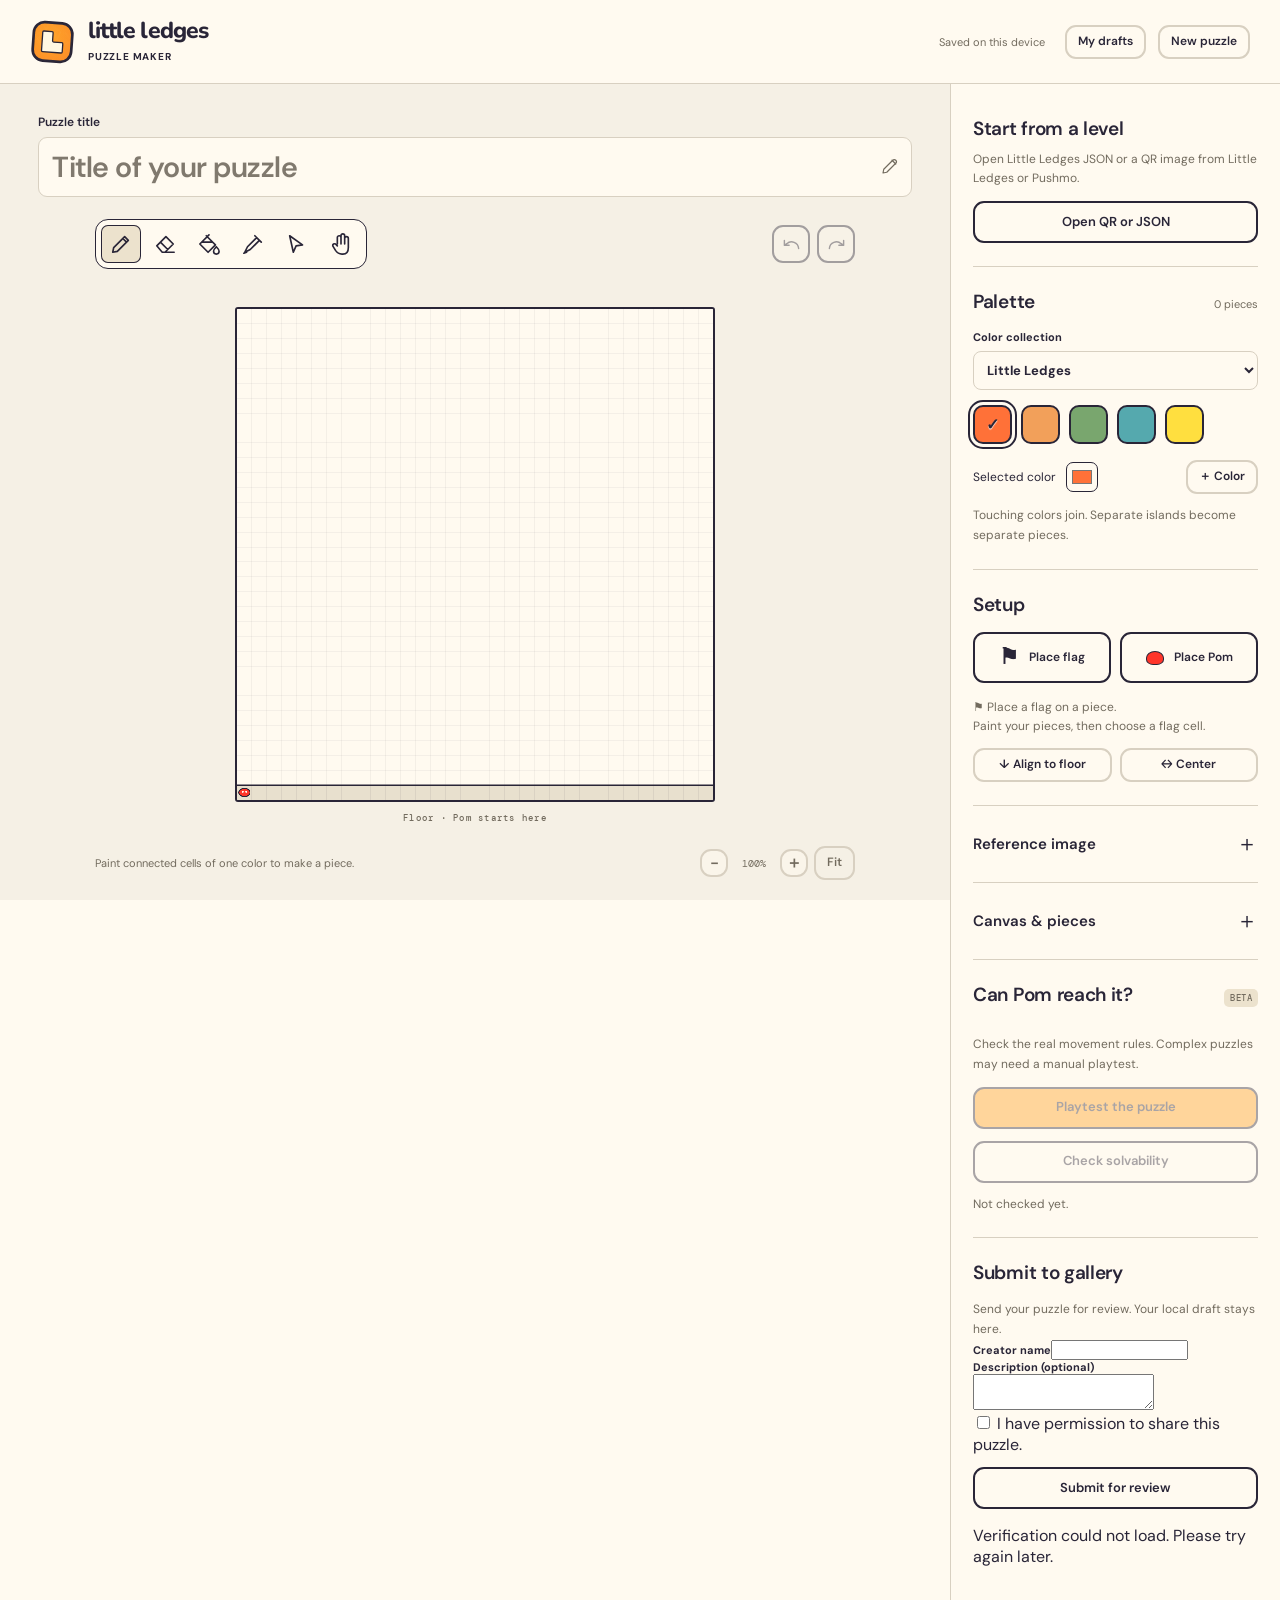
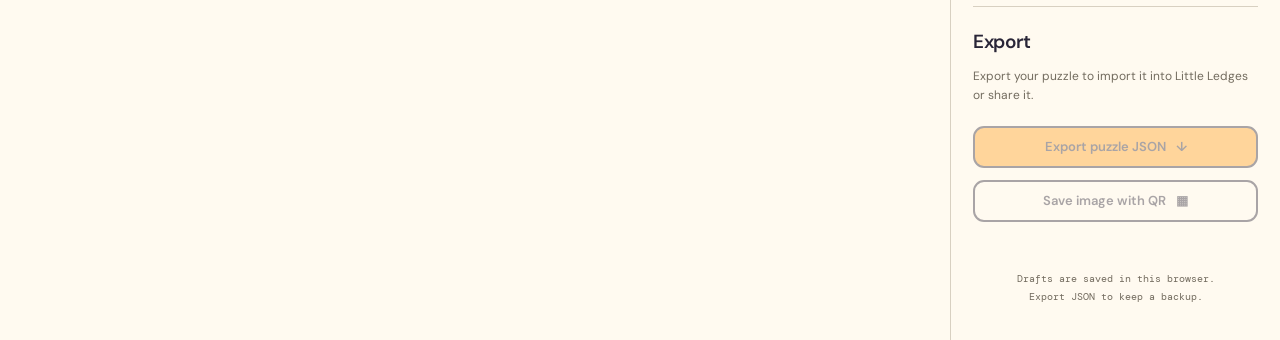
==== index.html @ 0787ccbe "Prepare isolated community gallery prototype" ====
<!doctype html>
<html lang="en"><head><meta charset="UTF-8"><meta name="viewport" content="width=device-width,initial-scale=1"><meta name="theme-color" content="#fffaf0"><meta name="description" content="Create and share 32 by 32 Little Ledges puzzles."><title>Puzzle Maker · Little Ledges</title><link rel="icon" type="image/svg+xml">  <script type="module" crossorigin src="./assets/main-DthHMd_0.js"></script>
  <link rel="modulepreload" crossorigin href="./assets/deployment-Ci7yMZOY.js">
  <link rel="stylesheet" crossorigin href="./assets/main-De55_591.css">
</head>
<body><div id="app">
<header class="topbar"><a class="brand" id="gameLink" href="./"><img alt="Little Ledges"><span>little ledges <small>puzzle maker</small></span></a><div class="header-actions"><span id="saveStatus" role="status">Saved on this device</span><button id="draftsButton" class="button quiet">My drafts</button><button id="newButton" class="button quiet">New puzzle</button></div></header>
<main class="studio">
<section class="workspace" aria-label="Puzzle canvas">
<div class="workspace-heading"><div><label for="title">Puzzle title</label><div class="title-field"><input id="title" placeholder="Title of your puzzle" maxlength="48" autocomplete="off" aria-describedby="titleError" aria-invalid="false"><svg viewBox="0 0 24 24" fill="none" stroke="currentColor" stroke-width="1.6" stroke-linecap="round" stroke-linejoin="round" aria-hidden="true"><path d="m16 3 5 5M4 20l5-1L21 7a2.8 2.8 0 0 0-4-4L5 15Z"/></svg></div><p id="titleError" class="title-error" role="alert" hidden></p></div></div>
<div class="canvas-bar"><div class="toolset" role="toolbar" aria-label="Drawing tools"></div><div class="history"><button class="icon-button" id="undo" aria-label="Undo" title="Undo (Ctrl/⌘ Z)"><svg viewBox="0 0 24 24" aria-hidden="true"><path d="M3 7v6h6M21 17a9 9 0 0 0-15-6l-3 2"/></svg></button><button class="icon-button" id="redo" aria-label="Redo" title="Redo (Ctrl/⌘ Shift Z)"><svg viewBox="0 0 24 24" aria-hidden="true"><path d="M21 7v6h-6M3 17a9 9 0 0 1 15-6l3 2"/></svg></button></div></div>
<div class="touch-mode"><button id="touchDrawing" class="button quiet" aria-pressed="false">Touch drawing: off</button><span id="touchHint">Swipe to scroll · tap a cell to paint</span></div>
<div id="canvasViewport" class="canvas-viewport"><div id="boardWrap" class="board-wrap"><canvas id="board" width="1024" height="1024" aria-label="32 by 32 puzzle editor. Use arrows to choose a cell and Space to use the selected tool." tabindex="0"></canvas><div class="floor-label">Floor · Pom starts here</div></div></div>
<div class="canvas-bottom"><span id="canvasHint">Paint connected cells of one color to make a piece.</span><div class="zoom-controls"><button id="zoomOut" class="icon-button" aria-label="Zoom out">−</button><output id="zoomLabel">100%</output><button id="zoomIn" class="icon-button" aria-label="Zoom in">＋</button><button id="fit" class="button quiet">Fit</button></div></div>
</section>
<aside class="inspector" aria-label="Puzzle settings">
<section class="panel level-start-panel"><h2>Start from a level</h2><p class="hint">Open Little Ledges JSON or a QR image from Little Ledges or Pushmo.</p><button id="importJson" class="button full">Open QR or JSON</button></section>
<section class="panel"><div class="section-title"><h2>Palette</h2><span id="pieceCount">0 pieces</span></div><label class="field">Color collection<select id="palettePreset"><option value="classic">Little Ledges</option><option value="garden">Garden</option><option value="sunset">Sunset</option><option value="ocean">Ocean</option><option value="custom" disabled>Custom colors</option></select></label><div id="swatches" class="swatches" role="group" aria-label="Paint colors"></div><div class="color-edit"><label>Selected color <input id="customColor" type="color" value="#ff7138"></label><button class="button quiet" id="addColor">＋ Color</button></div><p class="hint">Touching colors join. Separate islands become separate pieces.</p></section>
<section class="panel"><h2>Setup</h2><div class="placement"><button id="flagTool" class="button"><span>⚑</span> Place flag</button><button id="startTool" class="button"><span class="tiny-pom"></span> Place Pom</button></div><div id="validation" class="validation" role="status"></div><div class="arrange"><button id="alignFloor" class="button quiet">↓ Align to floor</button><button id="centerArt" class="button quiet">↔ Center</button></div></section>
<details class="panel reference-panel"><summary>Reference image <span>＋</span></summary><p class="hint">Optional. Resize and position it on the canvas, then turn it into paintable pixels. Your image stays on your device.</p><label class="button full upload-label">Choose reference image<input id="imageFile" type="file" accept="image/png,image/jpeg,image/webp,image/avif" hidden></label><div id="referenceControls" hidden><div class="reference-preview"><canvas id="cropPreview" width="256" height="256" aria-label="Reference image placement"></canvas></div><label class="range-field" for="cropZoom">Image size <output id="referenceSize" aria-hidden="true">100%</output><input id="cropZoom" type="range" min=".1" max="8" value="1" step=".05"></label><label class="range-field" for="cropX">Horizontal position <output id="referenceX" aria-hidden="true">0.0 cells</output><input id="cropX" type="range" min="-32" max="32" value="0" step=".25"></label><label class="range-field" for="cropY">Vertical position <output id="referenceY" aria-hidden="true">0.0 cells</output><input id="cropY" type="range" min="-32" max="32" value="0" step=".25"></label><button id="moveReference" class="button full" aria-pressed="false">Move image on canvas</button><button id="resetReference" class="button quiet full">Reset image size & position</button><label class="range-field">Reference opacity <input id="referenceOpacity" type="range" min="0" max="1" value=".25" step=".05"></label><button id="pixelate" class="button full">Convert image to pieces</button><button id="removeReference" class="button quiet full">Remove reference</button></div></details>
<details class="panel"><summary>Canvas & pieces <span>＋</span></summary><label class="check"><input id="showGrid" type="checkbox" checked> Show cell grid</label><label class="check"><input id="showOutlines" type="checkbox" checked> Show piece boundaries</label><label class="check"><input id="showReference" type="checkbox" checked> Show reference image</label><label class="field">Pom starting depth<select id="startDepth"><option value="0">0 · Closest to the wall</option><option value="1">1</option><option value="2">2</option><option value="3">3 · Farthest from the wall</option></select></label><button id="autoStart" class="button quiet full">Choose Pom’s start automatically</button><label class="range-field">Selected piece pull depth <output id="depthLabel">0</output><input id="pieceDepth" type="range" min="0" max="3" step="1" value="0" disabled></label><p id="selectedPiece" class="hint">Choose the select tool and tap a piece.</p><button id="clearButton" class="button quiet full">Clear drawing</button></details>
<section class="panel analysis-panel"><div class="section-title"><h2>Can Pom reach it?</h2><span class="tag">BETA</span></div><p class="hint">Check the real movement rules. Complex puzzles may need a manual playtest.</p><button id="playtest" class="button primary full">Playtest the puzzle</button><div class="analysis-actions"><button id="analyze" class="button full">Check solvability</button><button id="cancelAnalysis" class="button full" hidden>Stop checking</button></div><p id="analysisStatus" class="analysis-status" role="status">Not checked yet.</p><div id="solutionControls" hidden><button id="replay" class="button full">▷ Watch solution</button><button id="stopReplay" class="button quiet full" hidden>Stop playback</button><output id="solutionStep"></output></div></section>
<section id="communityPanel" class="panel" hidden><h2>Submit to gallery</h2><p class="hint">Send your puzzle for review. Your local draft stays here.</p><label class="field">Creator name<input id="communityName" maxlength="80" autocomplete="nickname"></label><label class="field">Description (optional)<textarea id="communityDescription" maxlength="500"></textarea></label><label><input id="communityPermission" type="checkbox"> I have permission to share this puzzle.</label><div id="communityChallenge"></div><button id="communitySubmit" class="button full">Submit for review</button><p id="communityStatus" role="status"></p></section>
<section class="panel share-panel"><h2>Export</h2><p class="hint">Export your puzzle to import it into Little Ledges or share it.</p><button id="exportJson" class="button primary full">Export puzzle JSON <span>↓</span></button><button id="exportCard" class="button full">Save image with QR <span>▦</span></button></section>
<p class="local-note">Drafts are saved in this browser.<br>Export JSON to keep a backup.</p>
</aside>
</main><div id="notice" class="notice" role="status" hidden></div>
<dialog id="draftsDialog"><header><h2>My drafts</h2><button class="icon-button" data-close aria-label="Close drafts">✕</button></header><div id="draftList"></div><p class="hint">Drafts and reference images stay in this browser.</p></dialog>
<dialog id="levelImportDialog" class="level-import-dialog" aria-labelledby="levelImportTitle">
<header><h2 id="levelImportTitle">Start from a level</h2><button class="icon-button" data-close aria-label="Close level import">✕</button></header>
<p class="hint">Choose a Little Ledges JSON file or a QR image from Little Ledges or Pushmo. Files are read on your device.</p>
<button id="chooseLevelFile" class="button full">Choose QR image or JSON</button><input id="levelFile" type="file" accept=".json,application/json,image/png,image/jpeg,image/webp,image/avif,image/gif,image/bmp" hidden>
<div class="level-import-link"><label for="levelImportLink">Or paste a Little Ledges link</label><div><input id="levelImportLink" type="url" inputmode="url" placeholder="https://…#puzzle=…" autocomplete="off" spellcheck="false"><button id="readLevelLink" class="button quiet">Read link</button></div></div>
<p id="levelImportStatus" class="level-import-status" role="status" aria-live="polite"></p>
<section id="levelImportPreview" class="level-import-preview" aria-label="Level preview" hidden><canvas id="levelImportCanvas" width="256" height="256" aria-label="Imported puzzle preview"></canvas><div><h3 id="levelImportName"></h3><p id="levelImportDetails"></p></div><ul id="levelImportWarnings" class="level-import-warnings" hidden></ul></section>
<div class="dialog-actions"><button class="button" data-close>Cancel</button><button id="createImportedDraft" class="button primary" disabled>Create draft</button></div>
</dialog>
<dialog id="confirmDialog"><h2 id="confirmTitle"></h2><p id="confirmCopy"></p><div class="dialog-actions"><button id="confirmNo" class="button">Keep editing</button><button id="confirmYes" class="button primary">Continue</button></div></dialog>
<dialog id="playDialog" class="play-dialog"><header><h2>Playtest</h2><button class="icon-button" data-close aria-label="Close playtest">✕</button></header><iframe id="gamePreview" title="Little Ledges puzzle playtest" allow="fullscreen"></iframe><p class="hint">Play this puzzle using Little Ledges. Close this window to keep creating.</p></dialog>
</div></body></html>
---- assets/main-De55_591.css ----
@font-face{font-family:DM Sans;font-style:normal;font-weight:100 1000;font-display:swap;src:url(./dm-sans-OkNhvBry.ttf)format("truetype")}@font-face{font-family:Nunito;font-style:normal;font-weight:200 1000;font-display:swap;src:url(./nunito-63TK8RbS.ttf)format("truetype")}@font-face{font-family:DM Mono;font-style:normal;font-weight:400;font-display:swap;src:url(./dm-mono-regular-DbtWzYYn.ttf)format("truetype")}@font-face{font-family:DM Mono;font-style:normal;font-weight:500;font-display:swap;src:url(./dm-mono-medium-BM4x6WFW.ttf)format("truetype")}:root{--ink:#292537;--cream:#fffaf0;--surface:#f5f0e5;--selected:#ece2cd;--orange:#ff9d1c;--muted:#726b5e;--line:#d8d0c1;--lightningcss-light:initial;--lightningcss-dark: ;color-scheme:light;color:var(--ink);background:var(--cream);font-family:DM Sans,sans-serif}*{box-sizing:border-box}body{margin:0}button,input,select{font:inherit;color:inherit}button,a,input,summary,select{-webkit-tap-highlight-color:transparent}button,summary{cursor:pointer}button:disabled{opacity:.4;cursor:default;box-shadow:none}.button,.icon-button{border:2px solid var(--ink);background:var(--cream);box-shadow:none;border-radius:11px;justify-content:center;align-items:center;gap:10px;min-height:42px;padding:10px 15px;font-size:13px;font-weight:600;line-height:1.3;text-decoration:none;transition:background .15s,transform .15s;display:inline-flex}.button:hover:not(:disabled),.icon-button:hover:not(:disabled){background:var(--selected)}.button:active:not(:disabled),.icon-button:active:not(:disabled){box-shadow:none;transform:translateY(1px)}.button.primary{background:var(--orange)}.button.primary:hover:not(:disabled){background:#ffae44}.button.quiet{box-shadow:none;border-color:var(--line);background:0 0;min-height:34px;padding:7px 11px;font-size:12px}.button.full{width:100%;margin-top:12px}.icon-button{width:38px;height:38px;min-height:38px;box-shadow:none;padding:0;font-size:20px}.topbar{border-bottom:1px solid var(--line);background:var(--cream);justify-content:space-between;align-items:center;gap:20px;height:84px;padding:15px 30px;display:flex}.brand{color:inherit;align-items:center;gap:13px;text-decoration:none;display:flex}.brand img{width:45px;height:46px}.brand span{letter-spacing:-.8px;font:800 23px/.95 Nunito,sans-serif}.brand small{letter-spacing:.08em;text-transform:uppercase;margin-top:8px;font:700 10px DM Sans,sans-serif;display:block}.header-actions{align-items:center;gap:12px;display:flex}.header-actions>span{color:var(--muted);margin-right:8px;font-size:11px}.studio{grid-template-columns:minmax(0,1fr) 330px;min-height:calc(100dvh - 84px);display:grid}.workspace{background:var(--surface);flex-direction:column;align-self:start;height:100dvh;min-height:540px;max-height:100dvh;padding:30px clamp(16px,3vw,50px) 20px;display:flex;position:sticky;top:0}.workspace-heading{justify-content:space-between;align-items:center;gap:15px;margin-bottom:22px;display:flex}.workspace-heading>div{flex:1;min-width:0}.workspace-heading label{margin-bottom:7px;font-size:12px;font-weight:600;display:block}.title-field{position:relative}.workspace-heading input{letter-spacing:-.5px;border:1.5px solid var(--line);background:var(--cream);border-radius:9px;width:100%;min-width:0;padding:11px 42px 11px 13px;font:600 clamp(21px,2.4vw,29px)/1.25 DM Sans,sans-serif}.workspace-heading input::placeholder{color:#80796e;opacity:1}.workspace-heading input:focus{border-color:var(--ink)}.workspace-heading input[aria-invalid=true]{border-color:#a04032}.title-field svg{width:18px;height:18px;color:var(--muted);pointer-events:none;position:absolute;top:50%;right:14px;transform:translateY(-50%)}.title-error{color:#a04032;margin:8px 0 0;font-size:12px;line-height:1.5}.history svg{fill:none;stroke:currentColor;stroke-width:1.8px;stroke-linecap:round;stroke-linejoin:round;width:19px;height:19px}.canvas-bar{justify-content:space-between;gap:12px;width:100%;max-width:760px;margin:0 auto 14px;display:flex}.toolset{border:1.5px solid var(--ink);background:var(--cream);box-shadow:none;border-radius:13px;gap:4px;padding:5px;display:flex}.tool{background:0 0;border:0;border-radius:7px;place-items:center;width:40px;height:38px;display:grid;position:relative}.tool svg{fill:none;stroke:currentColor;stroke-width:1.8px;stroke-linecap:round;stroke-linejoin:round;width:22px;height:22px}.tool[aria-pressed=true]{background:var(--selected);box-shadow:inset 0 0 0 1px var(--ink)}.history{align-items:center;gap:7px;display:flex}.history .icon-button{background:#fffaf0aa}.canvas-viewport{touch-action:pan-y pinch-zoom;border-radius:10px;flex:1;place-items:center;min-height:230px;display:grid;position:relative;overflow:hidden}.board-wrap{transform-origin:50%;will-change:transform;position:absolute}#board{border:2px solid var(--ink);width:100%;height:100%;box-shadow:none;touch-action:pan-y pinch-zoom;image-rendering:pixelated;cursor:crosshair;background:#fffaf0;border-radius:3px;display:block}.floor-label{letter-spacing:.14em;text-align:center;color:var(--muted);pointer-events:none;margin-top:10px;font:500 9px DM Mono,monospace}.canvas-bottom{color:var(--muted);justify-content:space-between;align-items:center;gap:15px;width:100%;max-width:760px;margin:20px auto 0;font-size:11px;line-height:1.5;display:flex}.zoom-controls{flex-shrink:0;align-items:center;gap:6px;display:flex}.zoom-controls .icon-button{border-color:var(--line);background:#fffaf077;width:28px;height:28px;min-height:28px;font-size:16px}.zoom-controls output{text-align:center;min-width:40px;font:10px DM Mono,monospace}.zoom-controls .quiet{border-color:var(--line);color:var(--muted)}.inspector{background:var(--cream);border-left:1px solid var(--line);padding:10px 22px 24px}.panel{border-bottom:1px solid var(--line);padding:23px 0}.panel h2{letter-spacing:-.3px;margin:0 0 15px;font:600 19px/1.3 DM Sans,sans-serif}.section-title{justify-content:space-between;align-items:baseline;gap:8px;display:flex}.section-title>span{color:var(--muted);font-size:11px}.field{font-size:11px;font-weight:700;display:block}.field select{background:var(--cream);border:1.5px solid var(--line);border-radius:8px;width:100%;margin:7px 0 15px;padding:9px;font-size:13px;display:block}.swatches{flex-wrap:wrap;gap:9px;margin:5px 0 16px;display:flex}.swatch{border:2px solid var(--ink);width:39px;height:39px;box-shadow:none;border-radius:10px;position:relative}.swatch[aria-pressed=true]{outline:2px solid var(--ink);outline-offset:3px}.swatch[aria-pressed=true]:after{content:"✓";color:#292537;text-shadow:0 1px 1px #fff;place-items:center;font-weight:900;display:grid;position:absolute;inset:0}.color-edit{justify-content:space-between;align-items:center;gap:8px;display:flex}.color-edit label{align-items:center;gap:10px;font-size:12px;display:flex}input[type=color]{border:1.5px solid var(--ink);background:var(--cream);cursor:pointer;border-radius:7px;width:32px;height:30px;padding:3px}.hint{color:var(--muted);margin:12px 0 0;font-size:12px;line-height:1.65}.placement{gap:9px;display:flex}.placement .button{flex:1;min-width:0;padding:9px 8px;font-size:12px}.placement .button[aria-pressed=true]{background:var(--selected)}.placement span{font-size:22px}.tiny-pom{border:1.5px solid var(--ink);background:#ff352a;border-radius:50% 50% 40% 40%;width:18px;height:14px;display:inline-block}.validation{color:var(--muted);white-space:pre-line;margin:15px 0 12px;font-size:12px;line-height:1.6}.validation.good{color:#39735e}.arrange{gap:8px;display:flex}.arrange .button{flex:1}.panel summary{justify-content:space-between;align-items:center;min-height:23px;font-size:15px;font-weight:600;list-style:none;display:flex}.panel summary::-webkit-details-marker{display:none}.panel[open] summary{margin-bottom:18px}.panel[open] summary>span{transform:rotate(45deg)}.panel summary span{font-size:22px;font-weight:400}.range-field{margin-top:17px;font-size:12px;line-height:1.5;display:block}.range-field output{float:right}input[type=range]{width:100%;accent-color:var(--ink);margin:10px 0 0;display:block}.reference-preview{border:2px solid var(--ink);border-radius:10px;width:160px;height:160px;margin:18px auto 0;overflow:hidden}.reference-preview canvas{width:100%;height:100%}.check{align-items:center;gap:10px;margin:16px 0;font-size:13px;display:flex}.check input{accent-color:var(--ink);width:17px;height:17px}.tag{background:var(--selected);letter-spacing:.05em;border-radius:5px;padding:3px 6px;font:500 9px DM Mono,monospace!important}.analysis-status{color:var(--muted);margin-bottom:0;font-size:12px;line-height:1.6}.analysis-status[data-status=solvable]{color:#39735e}.analysis-status[data-status=unsolvable]{color:#a04032}.share-panel{border:0}.share-panel h2{margin-bottom:8px}.share-panel .primary{margin-top:20px}.local-note{text-align:center;color:var(--muted);margin-top:25px;font:10px/1.8 DM Mono,monospace}.notice{background:var(--cream);border:2px solid var(--ink);box-shadow:none;z-index:50;border-radius:13px;max-width:90%;padding:14px 20px;font-size:13px;line-height:1.5;position:fixed;bottom:24px;left:50%;transform:translate(-50%)}dialog{border:3px solid var(--ink);background:var(--cream);color:var(--ink);width:min(520px,100% - 28px);max-height:88dvh;box-shadow:none;border-radius:21px;padding:24px}dialog::backdrop{background:#29253799}dialog header{justify-content:space-between;align-items:center;margin-bottom:18px;display:flex}dialog h2{margin:0;font:600 24px DM Sans,sans-serif}dialog p{font-size:14px;line-height:1.6}.dialog-actions{justify-content:flex-end;gap:12px;margin-top:24px;display:flex}.draft-row{border-top:1px solid var(--line);align-items:center;gap:12px;padding:16px 0;display:flex}.draft-row .draft-open{text-align:left;background:0 0;border:0;flex:1;min-height:40px;font-weight:600}.draft-row small{color:var(--muted);margin-top:5px;font-size:11px;font-weight:400;display:block}.play-dialog{width:min(1100px,100% - 24px);height:94dvh;max-height:94dvh;padding:14px;display:none;overflow:hidden}.play-dialog[open]{flex-direction:column;display:flex}.play-dialog header{margin:0 0 10px}.play-dialog iframe{border:2px solid var(--ink);border-radius:10px;flex:1;width:100%;min-height:0}.play-dialog .hint{margin-top:8px}#solutionStep{margin-top:12px;font:11px/1.5 DM Mono,monospace;display:block}button:focus-visible,a:focus-visible,input:focus-visible,select:focus-visible,summary:focus-visible,canvas:focus-visible{outline:2px solid var(--ink);outline-offset:4px}[hidden]{display:none!important}@media (width>=1600px){.studio{grid-template-columns:minmax(0,1fr) 370px}.inspector{padding-inline:30px}.workspace{padding-inline:70px}}@media (width<=900px){.topbar{height:74px;padding-inline:18px}.studio{grid-template-columns:minmax(0,1fr) 295px}.workspace{padding:22px 17px 15px}.tool{width:33px}.toolset{gap:0}.history{gap:4px}.history .icon-button{width:30px}.canvas-bottom{flex-wrap:wrap}.inspector{padding-inline:17px}.header-actions>span{display:none}.brand span{font-size:20px}.brand img{width:38px;height:40px}}@media (width<=680px){.topbar{gap:10px;height:72px;padding:12px 14px}.brand{gap:9px}.brand span{font-size:18px}.brand small{font-size:8px}.brand img{width:33px;height:36px}.header-actions{gap:6px}.header-actions .button{min-height:33px;padding:6px 8px;font-size:10px}.studio{display:block}.workspace{height:calc(100svh - 72px);min-height:560px;max-height:850px;padding:20px 16px 14px;position:relative}.workspace-heading{margin-bottom:17px}.workspace-heading input{font-size:21px}.canvas-bar{margin-bottom:8px}.toolset{gap:2px;padding:4px}.tool{width:35px;height:34px}.tool svg{width:20px;height:20px}.history .icon-button{width:30px;height:32px;min-height:32px}.canvas-bottom{gap:8px;margin-top:12px}.canvas-bottom>span{flex:1;min-width:140px;font-size:10px}.inspector{border-left:0;border-top:1px solid var(--line);padding:0 22px 30px}.inspector .panel{padding-block:24px}.swatch{width:44px;height:44px}.section-title h2{font-size:21px}.play-dialog{padding:9px}.play-dialog .hint{font-size:10px}}@media (prefers-reduced-motion:reduce){*{transition:none!important}}@media (width>=681px){.topbar{z-index:10;position:sticky;top:0}.workspace{height:calc(100dvh - 84px);min-height:0;max-height:calc(100dvh - 84px);top:84px}}@media (width>=681px) and (width<=900px){.workspace{height:calc(100dvh - 74px);max-height:calc(100dvh - 74px);top:74px}}.canvas-viewport.is-touch-editing,.canvas-viewport.is-touch-editing #board{touch-action:none}.touch-mode{color:var(--muted);flex-shrink:0;align-items:center;gap:10px;margin:0 0 10px;font-size:10px;line-height:1.4;display:none}.touch-mode .button{border-color:var(--line);background:#fffaf099;flex-shrink:0}.touch-mode .button[aria-pressed=true]{background:var(--selected);border-color:var(--ink)}@media (pointer:coarse),(width<=680px){.touch-mode{flex-wrap:wrap;display:flex}}#moveReference[aria-pressed=true]{background:var(--selected)}.workspace{scroll-margin-top:84px}@media (width<=680px){.workspace{scroll-margin-top:0}}.level-start-panel h2{margin-bottom:8px}.level-start-panel>.hint{margin-top:0}.level-import-dialog{overscroll-behavior:contain;width:min(560px,100% - 28px);overflow-y:auto}.level-import-dialog>header{gap:14px}.level-import-dialog h2{font-size:23px}.level-import-dialog>header .icon-button{flex-shrink:0}.level-import-dialog>.hint{margin-top:0}.level-import-link{margin-top:22px}.level-import-link label{margin-bottom:8px;font-size:12px;font-weight:600;display:block}.level-import-link>div{align-items:stretch;gap:8px;display:flex}.level-import-link input{background:var(--cream);border:1.5px solid var(--line);border-radius:8px;width:100%;min-width:0;padding:10px;font:13px DM Sans,sans-serif}.level-import-link button{flex-shrink:0}.level-import-status{color:var(--muted);overflow-wrap:anywhere;margin:18px 0 0;font-size:12px;line-height:1.6}.level-import-status[data-error=true]{color:#a04032}.level-import-preview{border-top:1px solid var(--line);grid-template-columns:128px minmax(0,1fr);align-items:center;gap:16px;margin-top:20px;padding-top:20px;display:grid}.level-import-preview canvas{border:1px solid var(--line);width:128px;height:128px;image-rendering:pixelated;border-radius:5px}.level-import-preview h3{overflow-wrap:anywhere;margin:0;font-size:17px;font-weight:600;line-height:1.3}.level-import-preview p{color:var(--muted);margin:7px 0 0;font-size:12px;line-height:1.5}.level-import-warnings{color:var(--muted);grid-column:1/-1;margin:0;padding-left:18px;font-size:12px;line-height:1.6}@media (width<=420px){.level-import-dialog{padding:19px}.level-import-dialog h2{font-size:21px}.level-import-preview{grid-template-columns:96px minmax(0,1fr);gap:12px}.level-import-preview canvas{width:96px;height:96px}.level-import-link>div{flex-wrap:wrap}.level-import-link button{width:100%}}
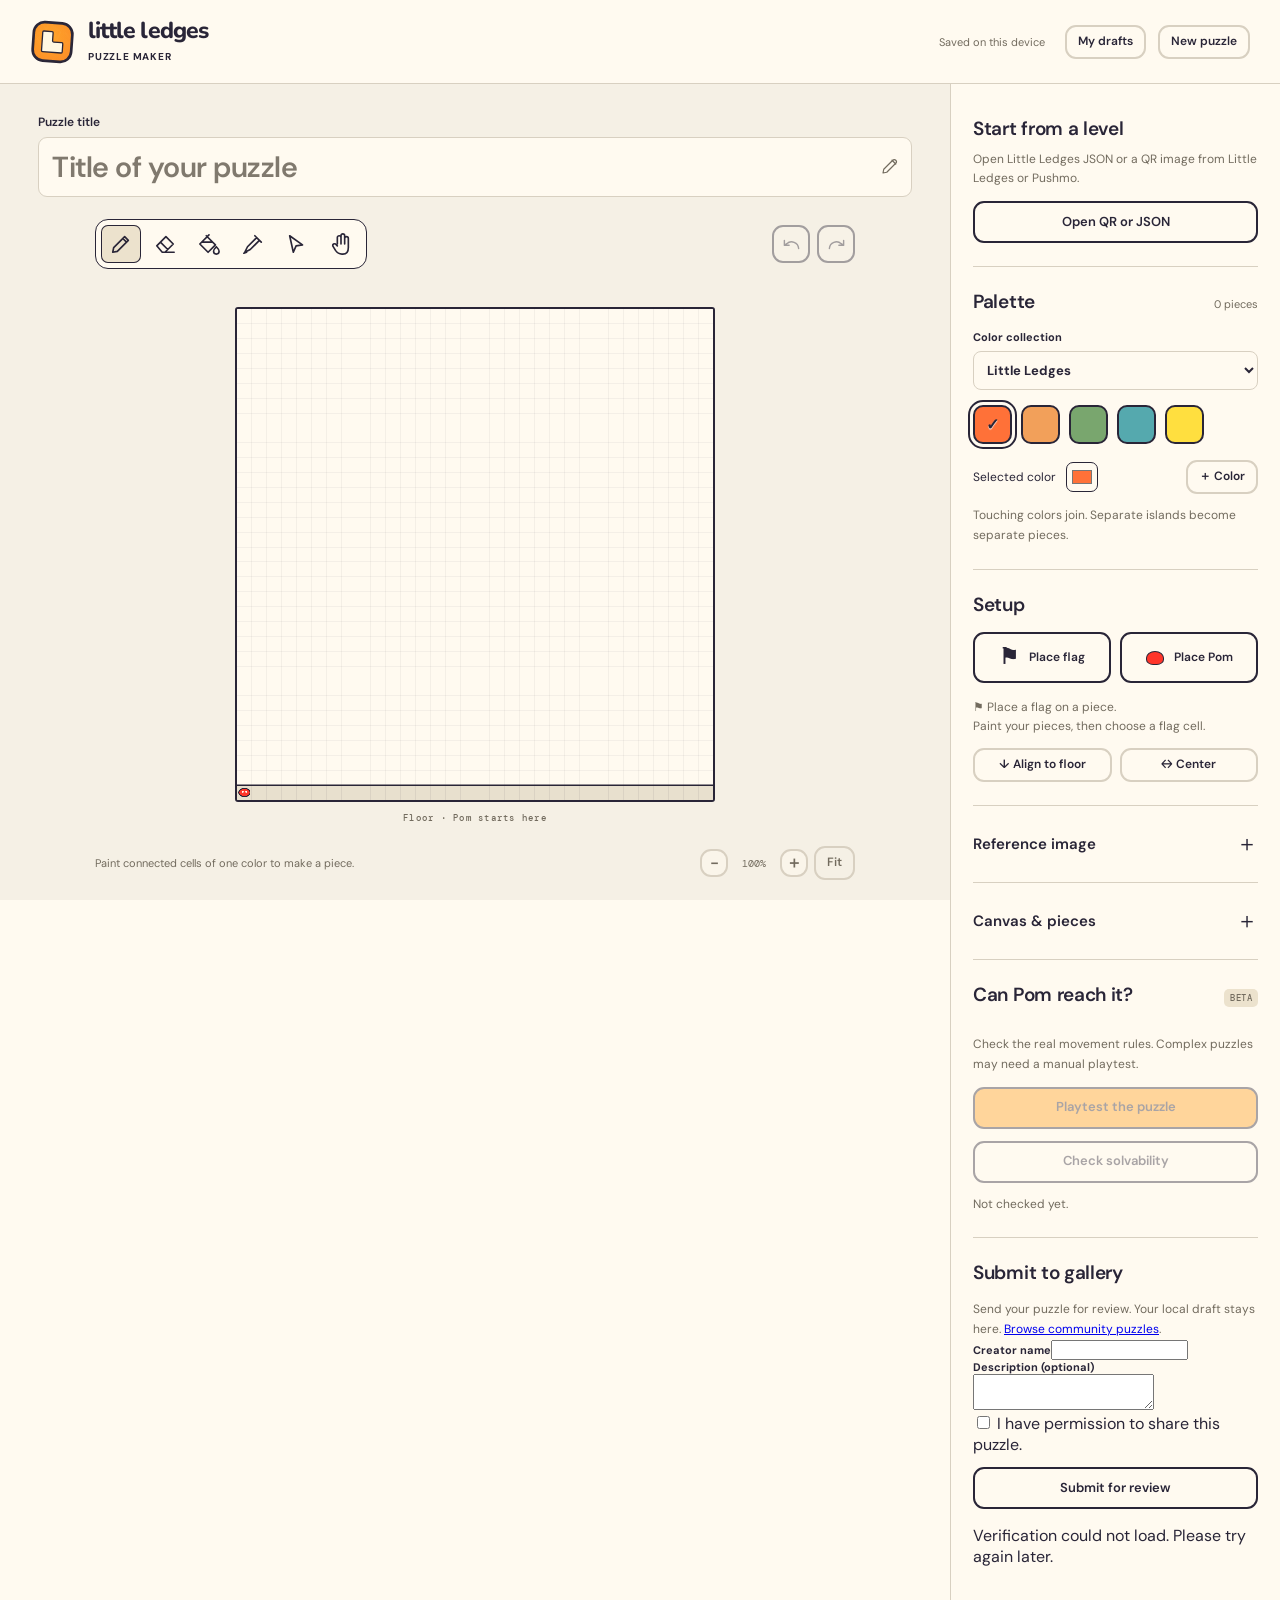
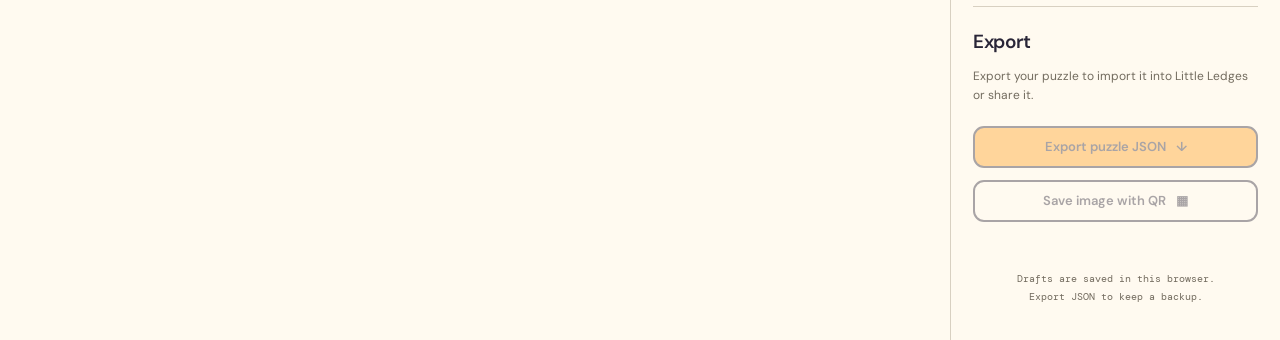
==== commit d8cd3c9f: "Link to community gallery from creator" ====
--- a/index.html
+++ b/index.html
@@ -1,6 +1,6 @@
 <!doctype html>
-<html lang="en"><head><meta charset="UTF-8"><meta name="viewport" content="width=device-width,initial-scale=1"><meta name="theme-color" content="#fffaf0"><meta name="description" content="Create and share 32 by 32 Little Ledges puzzles."><title>Puzzle Maker · Little Ledges</title><link rel="icon" type="image/svg+xml">  <script type="module" crossorigin src="./assets/main-DthHMd_0.js"></script>
-  <link rel="modulepreload" crossorigin href="./assets/deployment-Ci7yMZOY.js">
+<html lang="en"><head><meta charset="UTF-8"><meta name="viewport" content="width=device-width,initial-scale=1"><meta name="theme-color" content="#fffaf0"><meta name="description" content="Create and share 32 by 32 Little Ledges puzzles."><title>Puzzle Maker · Little Ledges</title><link rel="icon" type="image/svg+xml">  <script type="module" crossorigin src="./assets/main-CkkSjGlL.js"></script>
+  <link rel="modulepreload" crossorigin href="./assets/deployment-BThmcQTx.js">
   <link rel="stylesheet" crossorigin href="./assets/main-De55_591.css">
 </head>
 <body><div id="app">
@@ -20,7 +20,7 @@
 <details class="panel reference-panel"><summary>Reference image <span>＋</span></summary><p class="hint">Optional. Resize and position it on the canvas, then turn it into paintable pixels. Your image stays on your device.</p><label class="button full upload-label">Choose reference image<input id="imageFile" type="file" accept="image/png,image/jpeg,image/webp,image/avif" hidden></label><div id="referenceControls" hidden><div class="reference-preview"><canvas id="cropPreview" width="256" height="256" aria-label="Reference image placement"></canvas></div><label class="range-field" for="cropZoom">Image size <output id="referenceSize" aria-hidden="true">100%</output><input id="cropZoom" type="range" min=".1" max="8" value="1" step=".05"></label><label class="range-field" for="cropX">Horizontal position <output id="referenceX" aria-hidden="true">0.0 cells</output><input id="cropX" type="range" min="-32" max="32" value="0" step=".25"></label><label class="range-field" for="cropY">Vertical position <output id="referenceY" aria-hidden="true">0.0 cells</output><input id="cropY" type="range" min="-32" max="32" value="0" step=".25"></label><button id="moveReference" class="button full" aria-pressed="false">Move image on canvas</button><button id="resetReference" class="button quiet full">Reset image size & position</button><label class="range-field">Reference opacity <input id="referenceOpacity" type="range" min="0" max="1" value=".25" step=".05"></label><button id="pixelate" class="button full">Convert image to pieces</button><button id="removeReference" class="button quiet full">Remove reference</button></div></details>
 <details class="panel"><summary>Canvas & pieces <span>＋</span></summary><label class="check"><input id="showGrid" type="checkbox" checked> Show cell grid</label><label class="check"><input id="showOutlines" type="checkbox" checked> Show piece boundaries</label><label class="check"><input id="showReference" type="checkbox" checked> Show reference image</label><label class="field">Pom starting depth<select id="startDepth"><option value="0">0 · Closest to the wall</option><option value="1">1</option><option value="2">2</option><option value="3">3 · Farthest from the wall</option></select></label><button id="autoStart" class="button quiet full">Choose Pom’s start automatically</button><label class="range-field">Selected piece pull depth <output id="depthLabel">0</output><input id="pieceDepth" type="range" min="0" max="3" step="1" value="0" disabled></label><p id="selectedPiece" class="hint">Choose the select tool and tap a piece.</p><button id="clearButton" class="button quiet full">Clear drawing</button></details>
 <section class="panel analysis-panel"><div class="section-title"><h2>Can Pom reach it?</h2><span class="tag">BETA</span></div><p class="hint">Check the real movement rules. Complex puzzles may need a manual playtest.</p><button id="playtest" class="button primary full">Playtest the puzzle</button><div class="analysis-actions"><button id="analyze" class="button full">Check solvability</button><button id="cancelAnalysis" class="button full" hidden>Stop checking</button></div><p id="analysisStatus" class="analysis-status" role="status">Not checked yet.</p><div id="solutionControls" hidden><button id="replay" class="button full">▷ Watch solution</button><button id="stopReplay" class="button quiet full" hidden>Stop playback</button><output id="solutionStep"></output></div></section>
-<section id="communityPanel" class="panel" hidden><h2>Submit to gallery</h2><p class="hint">Send your puzzle for review. Your local draft stays here.</p><label class="field">Creator name<input id="communityName" maxlength="80" autocomplete="nickname"></label><label class="field">Description (optional)<textarea id="communityDescription" maxlength="500"></textarea></label><label><input id="communityPermission" type="checkbox"> I have permission to share this puzzle.</label><div id="communityChallenge"></div><button id="communitySubmit" class="button full">Submit for review</button><p id="communityStatus" role="status"></p></section>
+<section id="communityPanel" class="panel" hidden><h2>Submit to gallery</h2><p class="hint">Send your puzzle for review. Your local draft stays here. <a href="./community-gallery.html">Browse community puzzles</a>.</p><label class="field">Creator name<input id="communityName" maxlength="80" autocomplete="nickname"></label><label class="field">Description (optional)<textarea id="communityDescription" maxlength="500"></textarea></label><label><input id="communityPermission" type="checkbox"> I have permission to share this puzzle.</label><div id="communityChallenge"></div><button id="communitySubmit" class="button full">Submit for review</button><p id="communityStatus" role="status"></p></section>
 <section class="panel share-panel"><h2>Export</h2><p class="hint">Export your puzzle to import it into Little Ledges or share it.</p><button id="exportJson" class="button primary full">Export puzzle JSON <span>↓</span></button><button id="exportCard" class="button full">Save image with QR <span>▦</span></button></section>
 <p class="local-note">Drafts are saved in this browser.<br>Export JSON to keep a backup.</p>
 </aside>
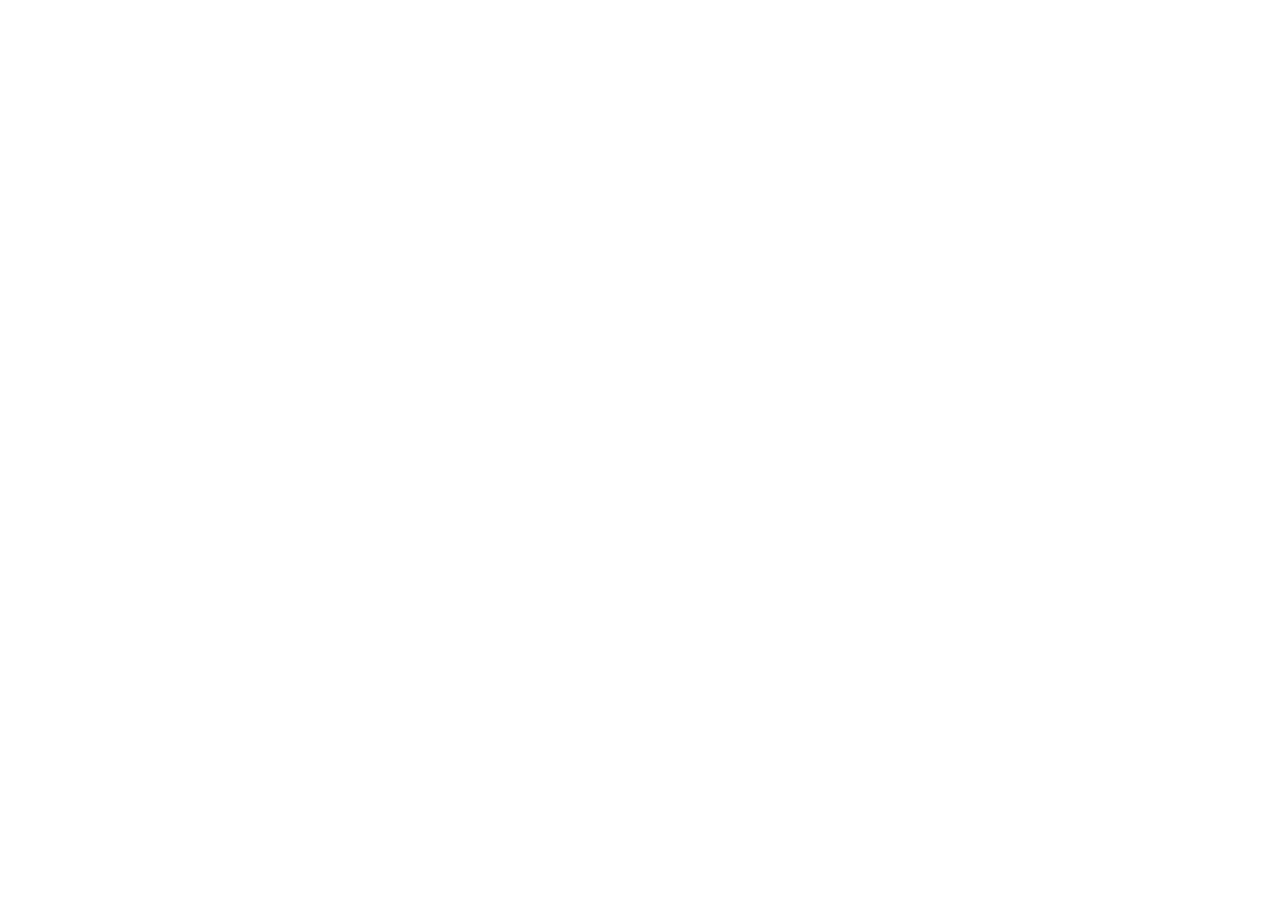
==== commit 6be80ad7: "Use regular Puzzle Maker as creator entry point" ====
--- a/index.html
+++ b/index.html
@@ -1,40 +1,12 @@
 <!doctype html>
-<html lang="en"><head><meta charset="UTF-8"><meta name="viewport" content="width=device-width,initial-scale=1"><meta name="theme-color" content="#fffaf0"><meta name="description" content="Create and share 32 by 32 Little Ledges puzzles."><title>Puzzle Maker · Little Ledges</title><link rel="icon" type="image/svg+xml">  <script type="module" crossorigin src="./assets/main-CkkSjGlL.js"></script>
-  <link rel="modulepreload" crossorigin href="./assets/deployment-BThmcQTx.js">
-  <link rel="stylesheet" crossorigin href="./assets/main-De55_591.css">
+<html lang="en">
+<head>
+  <meta charset="utf-8">
+  <meta name="viewport" content="width=device-width, initial-scale=1">
+  <meta http-equiv="refresh" content="0; url=https://santiesteban.github.io/games/pom/creator/">
+  <title>Little Ledges Puzzle Maker</title>
 </head>
-<body><div id="app">
-<header class="topbar"><a class="brand" id="gameLink" href="./"><img alt="Little Ledges"><span>little ledges <small>puzzle maker</small></span></a><div class="header-actions"><span id="saveStatus" role="status">Saved on this device</span><button id="draftsButton" class="button quiet">My drafts</button><button id="newButton" class="button quiet">New puzzle</button></div></header>
-<main class="studio">
-<section class="workspace" aria-label="Puzzle canvas">
-<div class="workspace-heading"><div><label for="title">Puzzle title</label><div class="title-field"><input id="title" placeholder="Title of your puzzle" maxlength="48" autocomplete="off" aria-describedby="titleError" aria-invalid="false"><svg viewBox="0 0 24 24" fill="none" stroke="currentColor" stroke-width="1.6" stroke-linecap="round" stroke-linejoin="round" aria-hidden="true"><path d="m16 3 5 5M4 20l5-1L21 7a2.8 2.8 0 0 0-4-4L5 15Z"/></svg></div><p id="titleError" class="title-error" role="alert" hidden></p></div></div>
-<div class="canvas-bar"><div class="toolset" role="toolbar" aria-label="Drawing tools"></div><div class="history"><button class="icon-button" id="undo" aria-label="Undo" title="Undo (Ctrl/⌘ Z)"><svg viewBox="0 0 24 24" aria-hidden="true"><path d="M3 7v6h6M21 17a9 9 0 0 0-15-6l-3 2"/></svg></button><button class="icon-button" id="redo" aria-label="Redo" title="Redo (Ctrl/⌘ Shift Z)"><svg viewBox="0 0 24 24" aria-hidden="true"><path d="M21 7v6h-6M3 17a9 9 0 0 1 15-6l3 2"/></svg></button></div></div>
-<div class="touch-mode"><button id="touchDrawing" class="button quiet" aria-pressed="false">Touch drawing: off</button><span id="touchHint">Swipe to scroll · tap a cell to paint</span></div>
-<div id="canvasViewport" class="canvas-viewport"><div id="boardWrap" class="board-wrap"><canvas id="board" width="1024" height="1024" aria-label="32 by 32 puzzle editor. Use arrows to choose a cell and Space to use the selected tool." tabindex="0"></canvas><div class="floor-label">Floor · Pom starts here</div></div></div>
-<div class="canvas-bottom"><span id="canvasHint">Paint connected cells of one color to make a piece.</span><div class="zoom-controls"><button id="zoomOut" class="icon-button" aria-label="Zoom out">−</button><output id="zoomLabel">100%</output><button id="zoomIn" class="icon-button" aria-label="Zoom in">＋</button><button id="fit" class="button quiet">Fit</button></div></div>
-</section>
-<aside class="inspector" aria-label="Puzzle settings">
-<section class="panel level-start-panel"><h2>Start from a level</h2><p class="hint">Open Little Ledges JSON or a QR image from Little Ledges or Pushmo.</p><button id="importJson" class="button full">Open QR or JSON</button></section>
-<section class="panel"><div class="section-title"><h2>Palette</h2><span id="pieceCount">0 pieces</span></div><label class="field">Color collection<select id="palettePreset"><option value="classic">Little Ledges</option><option value="garden">Garden</option><option value="sunset">Sunset</option><option value="ocean">Ocean</option><option value="custom" disabled>Custom colors</option></select></label><div id="swatches" class="swatches" role="group" aria-label="Paint colors"></div><div class="color-edit"><label>Selected color <input id="customColor" type="color" value="#ff7138"></label><button class="button quiet" id="addColor">＋ Color</button></div><p class="hint">Touching colors join. Separate islands become separate pieces.</p></section>
-<section class="panel"><h2>Setup</h2><div class="placement"><button id="flagTool" class="button"><span>⚑</span> Place flag</button><button id="startTool" class="button"><span class="tiny-pom"></span> Place Pom</button></div><div id="validation" class="validation" role="status"></div><div class="arrange"><button id="alignFloor" class="button quiet">↓ Align to floor</button><button id="centerArt" class="button quiet">↔ Center</button></div></section>
-<details class="panel reference-panel"><summary>Reference image <span>＋</span></summary><p class="hint">Optional. Resize and position it on the canvas, then turn it into paintable pixels. Your image stays on your device.</p><label class="button full upload-label">Choose reference image<input id="imageFile" type="file" accept="image/png,image/jpeg,image/webp,image/avif" hidden></label><div id="referenceControls" hidden><div class="reference-preview"><canvas id="cropPreview" width="256" height="256" aria-label="Reference image placement"></canvas></div><label class="range-field" for="cropZoom">Image size <output id="referenceSize" aria-hidden="true">100%</output><input id="cropZoom" type="range" min=".1" max="8" value="1" step=".05"></label><label class="range-field" for="cropX">Horizontal position <output id="referenceX" aria-hidden="true">0.0 cells</output><input id="cropX" type="range" min="-32" max="32" value="0" step=".25"></label><label class="range-field" for="cropY">Vertical position <output id="referenceY" aria-hidden="true">0.0 cells</output><input id="cropY" type="range" min="-32" max="32" value="0" step=".25"></label><button id="moveReference" class="button full" aria-pressed="false">Move image on canvas</button><button id="resetReference" class="button quiet full">Reset image size & position</button><label class="range-field">Reference opacity <input id="referenceOpacity" type="range" min="0" max="1" value=".25" step=".05"></label><button id="pixelate" class="button full">Convert image to pieces</button><button id="removeReference" class="button quiet full">Remove reference</button></div></details>
-<details class="panel"><summary>Canvas & pieces <span>＋</span></summary><label class="check"><input id="showGrid" type="checkbox" checked> Show cell grid</label><label class="check"><input id="showOutlines" type="checkbox" checked> Show piece boundaries</label><label class="check"><input id="showReference" type="checkbox" checked> Show reference image</label><label class="field">Pom starting depth<select id="startDepth"><option value="0">0 · Closest to the wall</option><option value="1">1</option><option value="2">2</option><option value="3">3 · Farthest from the wall</option></select></label><button id="autoStart" class="button quiet full">Choose Pom’s start automatically</button><label class="range-field">Selected piece pull depth <output id="depthLabel">0</output><input id="pieceDepth" type="range" min="0" max="3" step="1" value="0" disabled></label><p id="selectedPiece" class="hint">Choose the select tool and tap a piece.</p><button id="clearButton" class="button quiet full">Clear drawing</button></details>
-<section class="panel analysis-panel"><div class="section-title"><h2>Can Pom reach it?</h2><span class="tag">BETA</span></div><p class="hint">Check the real movement rules. Complex puzzles may need a manual playtest.</p><button id="playtest" class="button primary full">Playtest the puzzle</button><div class="analysis-actions"><button id="analyze" class="button full">Check solvability</button><button id="cancelAnalysis" class="button full" hidden>Stop checking</button></div><p id="analysisStatus" class="analysis-status" role="status">Not checked yet.</p><div id="solutionControls" hidden><button id="replay" class="button full">▷ Watch solution</button><button id="stopReplay" class="button quiet full" hidden>Stop playback</button><output id="solutionStep"></output></div></section>
-<section id="communityPanel" class="panel" hidden><h2>Submit to gallery</h2><p class="hint">Send your puzzle for review. Your local draft stays here. <a href="./community-gallery.html">Browse community puzzles</a>.</p><label class="field">Creator name<input id="communityName" maxlength="80" autocomplete="nickname"></label><label class="field">Description (optional)<textarea id="communityDescription" maxlength="500"></textarea></label><label><input id="communityPermission" type="checkbox"> I have permission to share this puzzle.</label><div id="communityChallenge"></div><button id="communitySubmit" class="button full">Submit for review</button><p id="communityStatus" role="status"></p></section>
-<section class="panel share-panel"><h2>Export</h2><p class="hint">Export your puzzle to import it into Little Ledges or share it.</p><button id="exportJson" class="button primary full">Export puzzle JSON <span>↓</span></button><button id="exportCard" class="button full">Save image with QR <span>▦</span></button></section>
-<p class="local-note">Drafts are saved in this browser.<br>Export JSON to keep a backup.</p>
-</aside>
-</main><div id="notice" class="notice" role="status" hidden></div>
-<dialog id="draftsDialog"><header><h2>My drafts</h2><button class="icon-button" data-close aria-label="Close drafts">✕</button></header><div id="draftList"></div><p class="hint">Drafts and reference images stay in this browser.</p></dialog>
-<dialog id="levelImportDialog" class="level-import-dialog" aria-labelledby="levelImportTitle">
-<header><h2 id="levelImportTitle">Start from a level</h2><button class="icon-button" data-close aria-label="Close level import">✕</button></header>
-<p class="hint">Choose a Little Ledges JSON file or a QR image from Little Ledges or Pushmo. Files are read on your device.</p>
-<button id="chooseLevelFile" class="button full">Choose QR image or JSON</button><input id="levelFile" type="file" accept=".json,application/json,image/png,image/jpeg,image/webp,image/avif,image/gif,image/bmp" hidden>
-<div class="level-import-link"><label for="levelImportLink">Or paste a Little Ledges link</label><div><input id="levelImportLink" type="url" inputmode="url" placeholder="https://…#puzzle=…" autocomplete="off" spellcheck="false"><button id="readLevelLink" class="button quiet">Read link</button></div></div>
-<p id="levelImportStatus" class="level-import-status" role="status" aria-live="polite"></p>
-<section id="levelImportPreview" class="level-import-preview" aria-label="Level preview" hidden><canvas id="levelImportCanvas" width="256" height="256" aria-label="Imported puzzle preview"></canvas><div><h3 id="levelImportName"></h3><p id="levelImportDetails"></p></div><ul id="levelImportWarnings" class="level-import-warnings" hidden></ul></section>
-<div class="dialog-actions"><button class="button" data-close>Cancel</button><button id="createImportedDraft" class="button primary" disabled>Create draft</button></div>
-</dialog>
-<dialog id="confirmDialog"><h2 id="confirmTitle"></h2><p id="confirmCopy"></p><div class="dialog-actions"><button id="confirmNo" class="button">Keep editing</button><button id="confirmYes" class="button primary">Continue</button></div></dialog>
-<dialog id="playDialog" class="play-dialog"><header><h2>Playtest</h2><button class="icon-button" data-close aria-label="Close playtest">✕</button></header><iframe id="gamePreview" title="Little Ledges puzzle playtest" allow="fullscreen"></iframe><p class="hint">Play this puzzle using Little Ledges. Close this window to keep creating.</p></dialog>
-</div></body></html>
+<body>
+  <p>The Puzzle Maker has moved to <a href="https://santiesteban.github.io/games/pom/creator/">Little Ledges Puzzle Maker</a>.</p>
+</body>
+</html>
